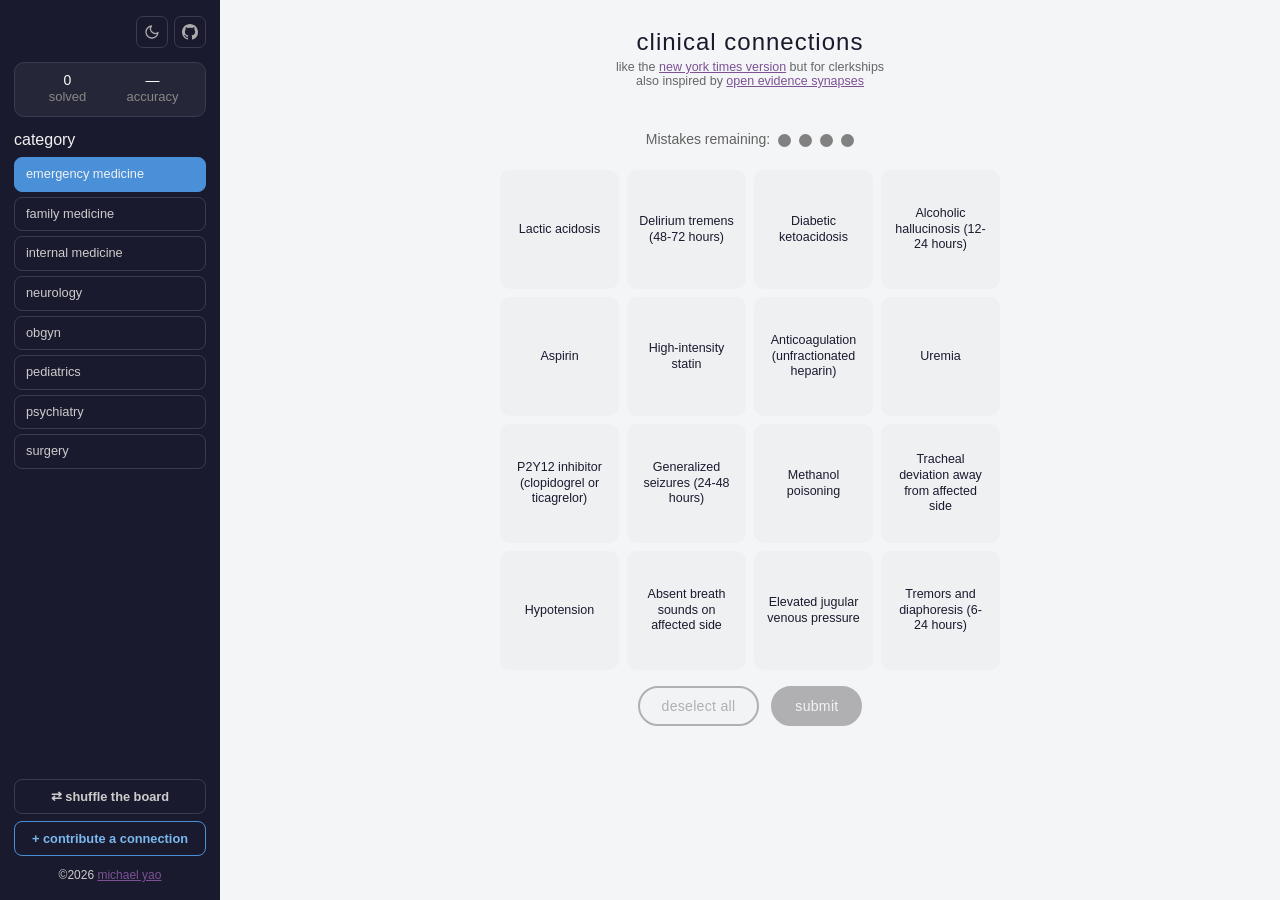
==== index.html @ 82c5ebff "Initial commit" ====
<!DOCTYPE html>
<html lang="en-US" style="scroll-behavior: smooth;">
  <head>
    <meta charset="UTF-8">
    <meta name="viewport" content="width=device-width, initial-scale=1.0, maximum-scale=1.0">
    <title>clinical connections</title>
    <link rel="stylesheet" type="text/css" href="public/css/index.css">
    <link rel="stylesheet" type="text/css" href="public/css/menu.css">
    <link rel="stylesheet" type="text/css" href="public/css/game.css">
    <link rel="stylesheet" type="text/css" href="public/css/mobile.css">
    <meta name="theme-color" content="#f1f1f1;">
  </head>
  <body>
    <div class="overlay" id="resultOverlay" style="display:none">
      <div class="result-card">
        <div class="result-emoji" id="resultEmoji"></div>
        <div class="result-title" id="resultTitle"></div>
        <div class="result-msg"   id="resultMsg"></div>
        <div class="result-stats">
          <div class="result-stat-item">
            <div class="result-stat-value" id="rsSolved">—</div>
            <div class="result-stat-label">Solved</div>
          </div>
          <div class="result-stat-item">
            <div class="result-stat-value" id="rsPlayed">—</div>
            <div class="result-stat-label">Played</div>
          </div>
          <div class="result-stat-item">
            <div class="result-stat-value" id="rsAccuracy">—</div>
            <div class="result-stat-label">Accuracy</div>
          </div>
        </div>
        <div class="result-actions">
          <button class="btn" onclick="shuffle()">New Puzzle</button>
          <button class="btn primary" onclick="closeResult()">See Board</button>
        </div>
      </div>
    </div>


    <div class="app" id="app" style="display:none">
      <div class="sidebar">
        <div class="sidebar-icons">
          <button class="icon-btn" id="darkToggleBtn" onclick="toggleDark()" title="Toggle dark mode" aria-label="Toggle dark mode">
            <svg id="iconMoon" width="16" height="16" viewBox="0 0 24 24" fill="none" stroke="currentColor" stroke-width="2" stroke-linecap="round" stroke-linejoin="round">
              <path d="M21 12.79A9 9 0 1 1 11.21 3 7 7 0 0 0 21 12.79z"/>
            </svg>
            <svg id="iconSun" width="16" height="16" viewBox="0 0 24 24" fill="none" stroke="currentColor" stroke-width="2" stroke-linecap="round" stroke-linejoin="round" style="display:none">
              <circle cx="12" cy="12" r="5"/>
              <line x1="12" y1="1"  x2="12" y2="3"/>
              <line x1="12" y1="21" x2="12" y2="23"/>
              <line x1="4.22" y1="4.22"  x2="5.64" y2="5.64"/>
              <line x1="18.36" y1="18.36" x2="19.78" y2="19.78"/>
              <line x1="1" y1="12" x2="3"  y2="12"/>
              <line x1="21" y1="12" x2="23" y2="12"/>
              <line x1="4.22" y1="19.78" x2="5.64" y2="18.36"/>
              <line x1="18.36" y1="5.64" x2="19.78" y2="4.22"/>
            </svg>
          </button>
          <a class="icon-btn" id="githubBtn" href="https://github.com" target="_blank" rel="noopener" title="View on GitHub" aria-label="GitHub">
            <svg width="16" height="16" viewBox="0 0 16 16" fill="currentColor">
              <path d="M8 0C3.58 0 0 3.58 0 8c0 3.54 2.29 6.53 5.47 7.59.4.07.55-.17.55-.38
                0-.19-.01-.82-.01-1.49-2.01.37-2.53-.49-2.69-.94-.09-.23-.48-.94-.82-1.13
                -.28-.15-.68-.52-.01-.53.63-.01 1.08.58 1.23.82.72 1.21 1.87.87 2.33.66
                .07-.52.28-.87.51-1.07-1.78-.2-3.64-.89-3.64-3.95 0-.87.31-1.59.82-2.15
                -.08-.2-.36-1.02.08-2.12 0 0 .67-.21 2.2.82.64-.18 1.32-.27 2-.27
                .68 0 1.36.09 2 .27 1.53-1.04 2.2-.82 2.2-.82.44 1.1.16 1.92.08 2.12
                .51.56.82 1.27.82 2.15 0 3.07-1.87 3.75-3.65 3.95.29.25.54.73.54 1.48
                0 1.07-.01 1.93-.01 2.2 0 .21.15.46.55.38A8.013 8.013 0 0 0 16 8
                c0-4.42-3.58-8-8-8z"/>
            </svg>
          </a>
        </div>
        <div class="stats-block">
          <div class="stats-row">
            <div class="stat-item">
              <div class="stat-value" id="statSolved">0</div>
              <div class="stat-label">Solved</div>
            </div>
            <div class="stat-item">
              <div class="stat-value" id="statAccuracy">—</div>
              <div class="stat-label">Accuracy</div>
            </div>
          </div>
        </div>
        <div class="category-section">
          <div class="sidebar-label">Category</div>
          <div class="category-list" id="categoryList"></div>
        </div>
        <div class="sidebar-actions">
          <button class="action-btn" onclick="shuffle()">&#x21C4; shuffle the board</button>
          <button
            class="action-btn contribute-btn"
            onclick="window.open('https://forms.gle/mVQ1RHkc1AHd2G9y6', 'new_window');"
          >+ contribute a connection</button>
          <!-- <button class="action-btn support-btn" onclick="TODO">&#9825; support this work</button> -->
        </div>
        <footer>
          <p>&#169;<span id="year"></span> <a href="https://www.michaelsyao.com" target="_blank">michael yao</a></p>
        </footer>
      </div>

      <div class="main">
        <div class="game-title">clinical connections</div>
        <div class="game-subtitle">like the <a href="https://www.nytimes.com/games/connections" target="_blank">new york times version</a> but for clerkships<br>also inspired by <a href="https://www.openevidence.com" target="_blank">open evidence synapses</a></div>
        <p id="message">&emsp;</p>
        <div class="mistakes">
          <span class="mistakes-label">Mistakes remaining:</span>
          <div class="mistake-dot" id="dot0"></div>
          <div class="mistake-dot" id="dot1"></div>
          <div class="mistake-dot" id="dot2"></div>
          <div class="mistake-dot" id="dot3"></div>
        </div>
        <div id="solvedRows"></div>
        <div class="grid-wrapper">
          <div class="grid" id="grid"></div>
        </div>
        <div class="controls">
          <button class="btn" id="deselectBtn" onclick="deselectAll()" disabled>deselect all</button>
          <button class="btn primary" id="submitBtn" onclick="submitGuess()" disabled>submit</button>
        </div>
      </div>
    </div>
    <script type="text/javascript" src="public/js/cookies.js"></script>
    <script type="text/javascript" src="public/js/stats.js"></script>
    <script type="text/javascript" src="public/js/color.js"></script>
    <script type="text/javascript" src="public/js/game.js"></script>
    <script type="text/javascript" src="public/js/helper.js"></script>
    <script type="text/javascript">
      document.getElementById("year").innerHTML = new Date().getFullYear();
    </script>
  </body>
</html>
---- public/css/index.css ----
*, *::before, *::after {
  box-sizing: border-box;
  margin: 0;
  padding: 0;
}

:root {
  --color-0: #f9df6d;
  --color-1: #a0c35a;
  --color-2: #6aafe6;
  --color-3: #ba81c5;
  --sidebar-bg: #1a1a2e;
  --sidebar-text: #ccc;
  --sidebar-border: #3a3a55;
  --sidebar-hover: #2a2a45;
  --a-text: #7c5295;
  --body-bg: #f4f5f7;
  --main-bg: #f4f5f7;
  --card-bg: #f1f1f1;
  --text-primary: #1a1a2e;
  --text-secondary: #666;
  --text-hint: #616161;
  --tile-bg: #eef0f2;
  --tile-border: #3d405b;
  --tile-selected: #3d405b;
  --tile-sel-text: #f1f1f1;
  --btn-bg: #f1f1f1;
  --btn-border: #333;
  --btn-text: #333;
  --btn-hover-bg: #333;
  --btn-hover-text: #ffffff;
  --mistake-empty: #818181;
  --mistake-used: #e63946;
  --overlay-bg: rgba(0, 0, 0, 0.65);
  --input-border: #ddd;
  --input-focus: #4a90d9;
  --divider: #e0e0e0;
  --code-bg: #f0f0f0;
  --radius: 10px;
}

body.dark {
  --a-text: #ccb2e5;
  --body-bg: #0f0f1a;
  --main-bg: #0f0f1a;
  --card-bg: #1e1e30;
  --text-primary: #e8e8f0;
  --text-secondary: #999;
  --text-hint: #a1a1a1;
  --tile-bg: #2a2a40;
  --tile-border: #7a7ea8;
  --tile-selected: #5a5e88;
  --tile-sel-text: #f1f1f1;
  --btn-bg: #2a2a40;
  --btn-border: #666;
  --btn-text: #ddd;
  --btn-hover-bg: #ddd;
  --btn-hover-text: #1a1a2e;
  --mistake-empty: #a1a1a1;
  --overlay-bg: rgba(0, 0, 0, 0.8);
  --input-border: #444;
  --divider: #333;
  --code-bg: #2a2a40;
}

body {
  font-family: -apple-system, BlinkMacSystemFont, "Segoe UI", Roboto, sans-serif;
  background: var(--body-bg);
  min-height: 100vh;
  color: var(--text-primary);
  transition: background 0.25s, color 0.25s;
  font-weight: 400;
}

.app {
  display: flex; min-height: 100vh;
}

.main {
  flex: 1;
  display: flex;
  flex-direction: column;
  align-items: center;
  padding: 28px 16px 24px;
  min-width: 0;
  background: var(--main-bg);
  transition: background 0.25s;
}

a {
  color: var(--a-text);
}

footer {
  color: var(--sidebar-text);
  text-align: center;
  font-size: 12px;
  margin-top: 12px;
}
---- public/css/menu.css ----
.sidebar {
  width: 220px;
  flex-shrink: 0;
  background: var(--sidebar-bg);
  color: #f1f1f1;
  padding: 16px 14px 18px;
  display: flex;
  flex-direction: column;
  gap: 0;
}

.sidebar-icons {
  display: flex;
  align-items: center;
  justify-content: flex-end;
  gap: 6px;
  margin-bottom: 14px;
}

.sidebar-label {
  margin-bottom: 8px;
  font-size: 16px;
  text-transform: lowercase;
}

.icon-btn {
  display: flex;
  align-items: center;
  justify-content: center;
  width: 32px;
  height: 32px;
  background: transparent;
  border: 1px solid var(--sidebar-border);
  border-radius: 7px;
  color: #aaa;
  cursor: pointer;
  transition: background 0.15s, color 0.15s, border-color 0.15s;
  text-decoration: none;
  flex-shrink: 0;
}

.icon-btn:hover {
  background: var(--sidebar-hover);
  color: #f1f1f1;
  border-color: #777;
}

.icon-btn svg {
  display: block;
}

.stats-block {
  background: rgba(255, 255, 255, 0.05);
  border: 1px solid var(--sidebar-border);
  border-radius: 10px;
  padding: 10px 12px 12px;
  margin-bottom: 14px;
}

.stats-row {
  display: flex;
  justify-content: space-between;
  gap: 4px;
}

.stat-item {
  display: flex;
  flex-direction: column;
  align-items: center;
  flex: 1;
}

.stat-value {
  font-size: 14px;
  font-weight: 500;
  color: #fff;
  line-height: 1;
}

.stat-label {
  font-size: 13px;
  color: #888;
  text-transform: lowercase;
  margin-top: 2px;
}

.category-section {
  display: flex;
  flex-direction: column;
  flex: 1;
  min-height: 0;
  margin-bottom: 12px;
}

.category-list {
  flex: 1;
  display: flex;
  flex-direction: column;
  gap: 5px;
  overflow-y: auto;
  scrollbar-width: thin;
  scrollbar-color: #444 transparent;
}

.category-list::-webkit-scrollbar {
  width: 4px;
}

.category-list::-webkit-scrollbar-thumb {
  background: #444;
  border-radius: 2px;
}

.category-btn {
  background: transparent;
  border: 1px solid var(--sidebar-border);
  color: var(--sidebar-text);
  padding: 8px 11px;
  border-radius: 8px;
  cursor: pointer;
  text-align: left;
  font-size: 0.8rem;
  line-height: 1.3;
  transition: background 0.15s, border-color 0.15s, color 0.15s;
  width: 100%;
  text-transform: lowercase;
}

.category-btn:hover {
  background: var(--sidebar-hover);
  color: #f1f1f1;
  border-color: #666;
}

.category-btn.active {
  background: #4a90d9;
  border-color: #4a90d9;
  color: #f1f1f1;
  font-weight: 500;
}

.sidebar-actions {
  display: flex;
  flex-direction: column;
  gap: 7px;
  margin-top: 2px;
}

.action-btn {
  background: transparent;
  border: 1px solid var(--sidebar-border);
  color: var(--sidebar-text);
  padding: 9px 12px;
  border-radius: 8px;
  cursor: pointer;
  font-size: 0.8rem;
  font-weight: 600;
  width: 100%;
  text-align: center;
  transition: background 0.15s, color 0.15s, border-color 0.15s;
}

.action-btn:hover {
  background: var(--sidebar-hover);
  color: #fff;
  border-color: #888;
}

.contribute-btn {
  border-color: #4a90d9;
  color: #7ab8ee;
}

.contribute-btn:hover {
  background: rgba(74, 144, 217, 0.15);
  border-color: #7ab8ee;
  color: #fff;
}

.support-btn {
  border-color: #e63946;
  color: #f08087;
}

.support-btn:hover {
  background: rgba(230, 57, 70, 0.15);
  border-color: #f08087;
  color: #f1f1f1;
}
---- public/css/game.css ----
.game-title {
  font-size: 24px;
  font-weight: 500;
  letter-spacing: 1px;
  margin-bottom: 4px;
  color: var(--text-primary);
}

.game-subtitle, #message {
  font-size: 12.5px;
  font-weight: 400;
  color: var(--text-secondary);
  margin-bottom: 0;
  text-align: center;
}

#message {
  margin: 20px auto 10px auto;
}

.mistakes {
  display: flex;
  align-items: center;
  gap: 8px;
  margin-bottom: 14px;
}

.mistakes-label {
  font-size: 14px;
  color: var(--text-hint);
  font-weight: 400;
  transform: translateY(-1px);
}

.mistake-dot {
  width: 13px;
  height: 13px;
  border-radius: 50%;
  background: var(--mistake-empty);
  transition: background 0.3s, transform 0.2s;
}

.mistake-dot.used {
  background: var(--mistake-used);
}

#solvedRows {
  display: flex;
  flex-direction: column;
  gap: 8px;
  width: 100%;
  max-width: 500px;
}

.solved-row {
  border-radius: var(--radius);
  padding: 14px 20px;
  text-align: center;
  animation: popIn 0.35s ease;
  display: grid;
  align-items: center;
}

.solved-row .concept-name {
  font-weight: 500;
  font-size: 14px;
  text-transform: uppercase;
  letter-spacing: 0.5px;
}

.solved-row .elements-list {
  font-size: 12px;
  opacity: 0.8;
  margin-top: 3px;
}

@keyframes popIn {
  from {
    opacity: 0;
    transform: scale(0.95);
  }
  to {
    opacity: 1;
    transform: scale(1);
  }
}

.grid-wrapper {
  width: 100%;
  max-width: 500px;
  margin-top: 8px;
}

.grid {
  display: grid;
  grid-template-columns: repeat(4, 1fr);
  gap: 8px;
}

.tile {
  background: var(--tile-bg);
  border: 2px solid transparent;
  border-radius: var(--radius);
  padding: 10px;
  text-align: center;
  cursor: pointer;
  font-size: 12.5px;
  font-weight: 500;
  line-height: 1.25;
  user-select: none;
  min-height: 32px;
  aspect-ratio: 1 / 1;
  display: flex;
  align-items: center;
  justify-content: center;
  transition: 0.2s all ease-in-out;
  word-break: break-word;
  color: var(--text-primary);
  hyphens: auto;
}

.tile:hover:not(.solved) {
  border-color: var(--tile-border);
  transition: 0.2s all ease-in-out;
}

.tile.selected {
  background: var(--tile-selected);
  color: var(--tile-sel-text);
  border-color: var(--tile-selected);
}

.tile.solved {
  cursor: default;
  opacity: 0;
  pointer-events: none;
}

.tile.shake {
  animation: shake 0.45s ease;
}

@keyframes shake {
  0%, 100% {
    transform: translateX(0);
  }
  20% {
    transform: translateX(-7px);
  }
  40% {
    transform: translateX(7px);
  }
  60% {
    transform: translateX(-5px);
  }
  80% {
    transform: translateX(5px);
  }
}

.controls {
  display: flex; gap: 12px; margin-top: 16px;
}

.btn {
  padding: 10px 22px;
  border-radius: 22px;
  border: 2px solid var(--btn-border);
  background: var(--btn-bg);
  color: var(--btn-text);
  cursor: pointer;
  font-size: 0.88rem;
  font-weight: 500;
  transition: background 0.15s, color 0.15s, border-color 0.15s;
  letter-spacing: 0.02em;
}

.btn:hover:not(:disabled) {
  background: var(--btn-hover-bg);
  color: var(--btn-hover-text);
}

.btn:disabled {
  opacity: 0.35;
  cursor: not-allowed;
}

.btn.primary {
  background: var(--btn-border);
  color: var(--btn-bg);
}

.btn.primary:hover:not(:disabled) {
  background: var(--btn-hover-bg);
  color: var(--btn-hover-text);
}

.overlay {
  position: fixed;
  inset: 0;
  background: var(--overlay-bg);
  display: flex;
  align-items: center;
  justify-content: center;
  z-index: 200;
  padding: 16px;
}

.overlay-card {
  background: var(--card-bg);
  border-radius: 16px;
  padding: 32px 28px;
  max-width: 420px;
  width: 100%;
  text-align: center;
  box-shadow: 0 20px 60px rgba(0,0,0,0.35);
  color: var(--text-primary);
}

.overlay-card h2 {
  font-size: 1.4rem;
  font-weight: 900;
  margin-bottom: 8px;
}

.overlay-card p {
  color: var(--text-secondary);
  font-size: 0.85rem;
  line-height: 1.5;
  margin-bottom: 20px;
}

.overlay-card code {
  background: var(--code-bg);
  padding: 1px 5px;
  border-radius: 4px;
  font-size: 0.8rem;
  color: var(--text-primary);
}

.or-divider {
  display: flex;
  align-items: center;
  gap: 10px;
  margin: 18px 0 12px;
  color: var(--text-hint);
  font-size: 0.78rem;
}

.or-divider::before, .or-divider::after {
  content: '';
  flex: 1;
  height: 1px;
  background: var(--divider);
}

.result-card {
  background: var(--card-bg);
  border-radius: 16px;
  padding: 36px 28px;
  max-width: 380px;
  width: 100%;
  text-align: center;
  box-shadow: 0 20px 60px rgba(0, 0, 0, 0.35);
  color: var(--text-primary);
}

.result-emoji {
  font-size: 3rem;
  margin-bottom: 10px;
}

.result-title {
  font-size: 1.5rem;
  font-weight: 900;
  margin-bottom: 8px;
}

.result-msg {
  color: var(--text-secondary);
  font-size: 0.88rem;
  margin-bottom: 20px;
  line-height: 1.5;
  white-space: pre-line;
}

.result-stats {
  display: flex;
  justify-content: center;
  gap: 20px;
  margin-bottom: 22px;
  padding: 14px 0;
  border-top: 1px solid var(--divider);
  border-bottom: 1px solid var(--divider);
}

.result-stat-item {
  display: flex;
  flex-direction: column;
  align-items: center;
}

.result-stat-value {
  font-size: 1.6rem;
  font-weight: 600;
}

.result-stat-label {
  font-size: 0.68rem;
  color: var(--text-hint);
  text-transform: uppercase;
  letter-spacing: 0.08em;
  margin-top: 2px;
}

.result-actions {
  display: flex;
  gap: 10px;
  justify-content: center;
  flex-wrap: wrap;
}
---- public/css/mobile.css ----
@media (max-width: 640px) {
  .app {
    flex-direction: column;
  }

  .sidebar {
    width: 100%;
    padding: 10px 12px 10px;
    gap: 0;
  }

  .sidebar-icons {
    margin-bottom: 8px;
  }

  .stats-block {
    padding: 7px 10px 8px;
    margin-bottom: 8px;
  }

  .stat-value {
    font-size: 1rem;
  }

  .category-section {
    flex: unset;
    margin-bottom: 8px;
  }

  .sidebar-label {
    display: none;
  }

  .category-list {
    flex-direction: row;
    flex-wrap: nowrap;
    overflow-x: auto;
    overflow-y: hidden;
    gap: 6px;
    padding-bottom: 2px;
    -webkit-overflow-scrolling: touch;
    scrollbar-width: none;
  }

  .category-list::-webkit-scrollbar {
    display: none;
  }

  .category-btn {
    white-space: nowrap;
    flex-shrink: 0;
    padding: 6px 11px;
    font-size: 0.76rem;
  }

  .sidebar-actions {
    flex-direction: row;
    flex-wrap: wrap;
    gap: 6px;
  }

  .shuffle-btn {
    flex: 1;
    min-width: 90px;
    padding: 8px 10px;
    font-size: 0.8rem;
  }

  .action-btn {
    flex: 1;
    min-width: 120px;
    padding: 7px 8px;
    font-size: 0.74rem;
  }

  .main {
    padding: 16px 10px 20px;
  }

  .game-title {
    font-size: 1.25rem;
  }

  .tile {
    font-size: 0.7rem;
    min-height: 52px;
    padding: 8px 4px;
  }

  .grid {
    gap: 6px;
  }

  .btn {
    padding: 9px 16px;
    font-size: 0.82rem;
  }
}
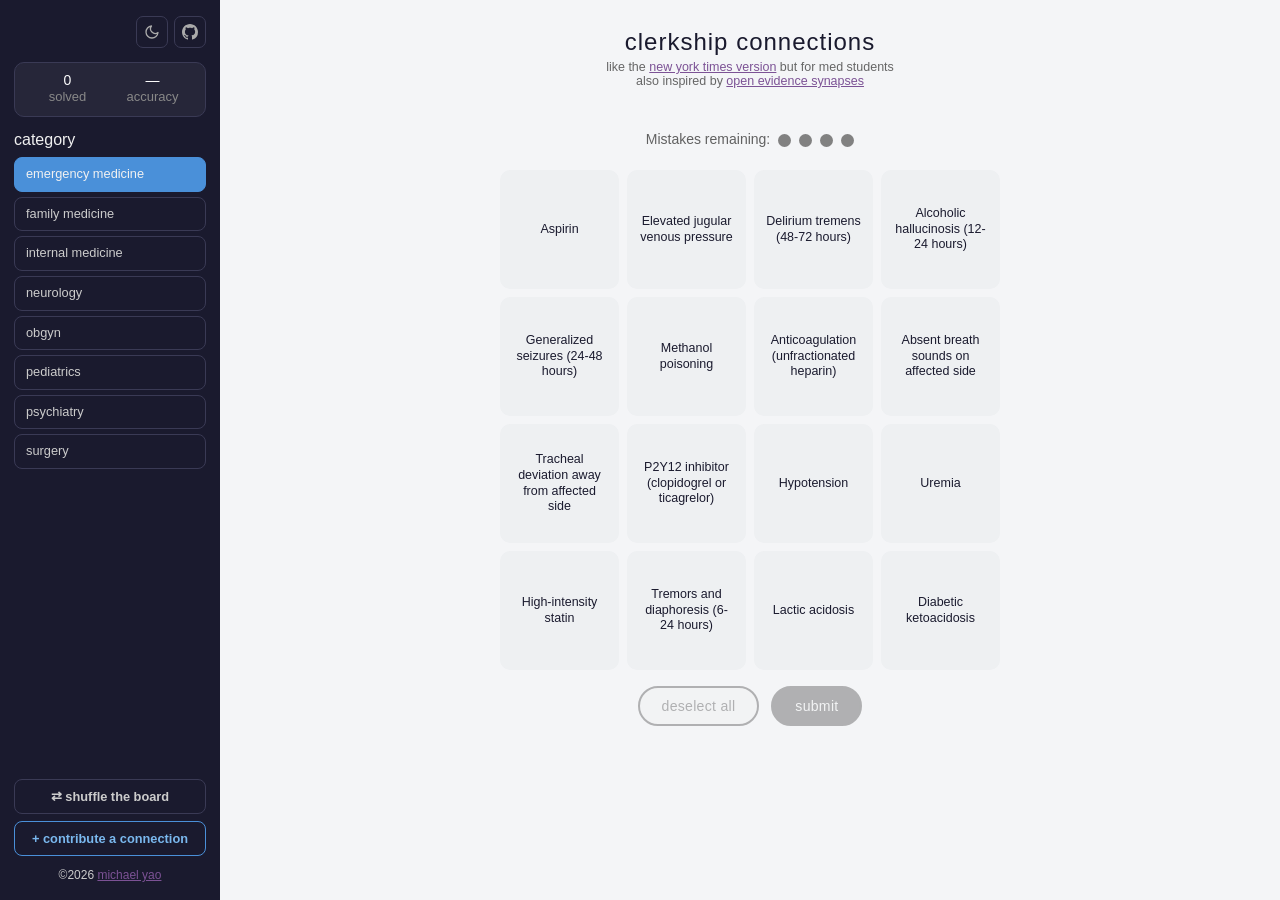
==== commit d13b5ca2: "Updated mobile compatibility" ====
--- a/index.html
+++ b/index.html
@@ -3,7 +3,7 @@
   <head>
     <meta charset="UTF-8">
     <meta name="viewport" content="width=device-width, initial-scale=1.0, maximum-scale=1.0">
-    <title>clinical connections</title>
+    <title>clerkship connections</title>
     <link rel="stylesheet" type="text/css" href="public/css/index.css">
     <link rel="stylesheet" type="text/css" href="public/css/menu.css">
     <link rel="stylesheet" type="text/css" href="public/css/game.css">
@@ -57,7 +57,7 @@
               <line x1="18.36" y1="5.64" x2="19.78" y2="4.22"/>
             </svg>
           </button>
-          <a class="icon-btn" id="githubBtn" href="https://github.com" target="_blank" rel="noopener" title="View on GitHub" aria-label="GitHub">
+          <a class="icon-btn" id="githubBtn" href="https://github.com/michael-s-yao/clerkship-connections" target="_blank" rel="noopener" title="View on GitHub" aria-label="GitHub">
             <svg width="16" height="16" viewBox="0 0 16 16" fill="currentColor">
               <path d="M8 0C3.58 0 0 3.58 0 8c0 3.54 2.29 6.53 5.47 7.59.4.07.55-.17.55-.38
                 0-.19-.01-.82-.01-1.49-2.01.37-2.53-.49-2.69-.94-.09-.23-.48-.94-.82-1.13
@@ -101,8 +101,8 @@
       </div>
 
       <div class="main">
-        <div class="game-title">clinical connections</div>
-        <div class="game-subtitle">like the <a href="https://www.nytimes.com/games/connections" target="_blank">new york times version</a> but for clerkships<br>also inspired by <a href="https://www.openevidence.com" target="_blank">open evidence synapses</a></div>
+        <div class="game-title">clerkship connections</div>
+        <div class="game-subtitle">like the <a href="https://www.nytimes.com/games/connections" target="_blank">new york times version</a> but for med students<br>also inspired by <a href="https://www.openevidence.com" target="_blank">open evidence synapses</a></div>
         <p id="message">&emsp;</p>
         <div class="mistakes">
           <span class="mistakes-label">Mistakes remaining:</span>
--- a/public/css/menu.css
+++ b/public/css/menu.css
@@ -187,3 +187,26 @@
   border-color: #f08087;
   color: #f1f1f1;
 }
+
+.category-select {
+  width: 100%;
+  padding: 9px 12px;
+  background: var(--sidebar-bg);
+  color: var(--sidebar-text);
+  border: 1px solid var(--sidebar-border);
+  border-radius: 8px;
+  font-size: 0.85rem;
+  font-family: inherit;
+  cursor: pointer;
+  appearance: none;
+  -webkit-appearance: none;
+  background-image: url("data:image/svg+xml,%3Csvg xmlns='http://www.w3.org/2000/svg' width='12' height='12' viewBox='0 0 24 24' fill='none' stroke='%23888' stroke-width='2.5' stroke-linecap='round' stroke-linejoin='round'%3E%3Cpolyline points='6 9 12 15 18 9'/%3E%3C/svg%3E");
+  background-repeat: no-repeat;
+  background-position: right 12px center;
+  padding-right: 34px;
+}
+
+.category-select:focus {
+  outline: none;
+  border-color: #4a90d9;
+}
--- a/public/css/mobile.css
+++ b/public/css/mobile.css
@@ -32,25 +32,7 @@
   }
 
   .category-list {
-    flex-direction: row;
-    flex-wrap: nowrap;
-    overflow-x: auto;
-    overflow-y: hidden;
-    gap: 6px;
-    padding-bottom: 2px;
-    -webkit-overflow-scrolling: touch;
-    scrollbar-width: none;
-  }
-
-  .category-list::-webkit-scrollbar {
-    display: none;
-  }
-
-  .category-btn {
-    white-space: nowrap;
-    flex-shrink: 0;
-    padding: 6px 11px;
-    font-size: 0.76rem;
+    display: block;
   }
 
   .sidebar-actions {
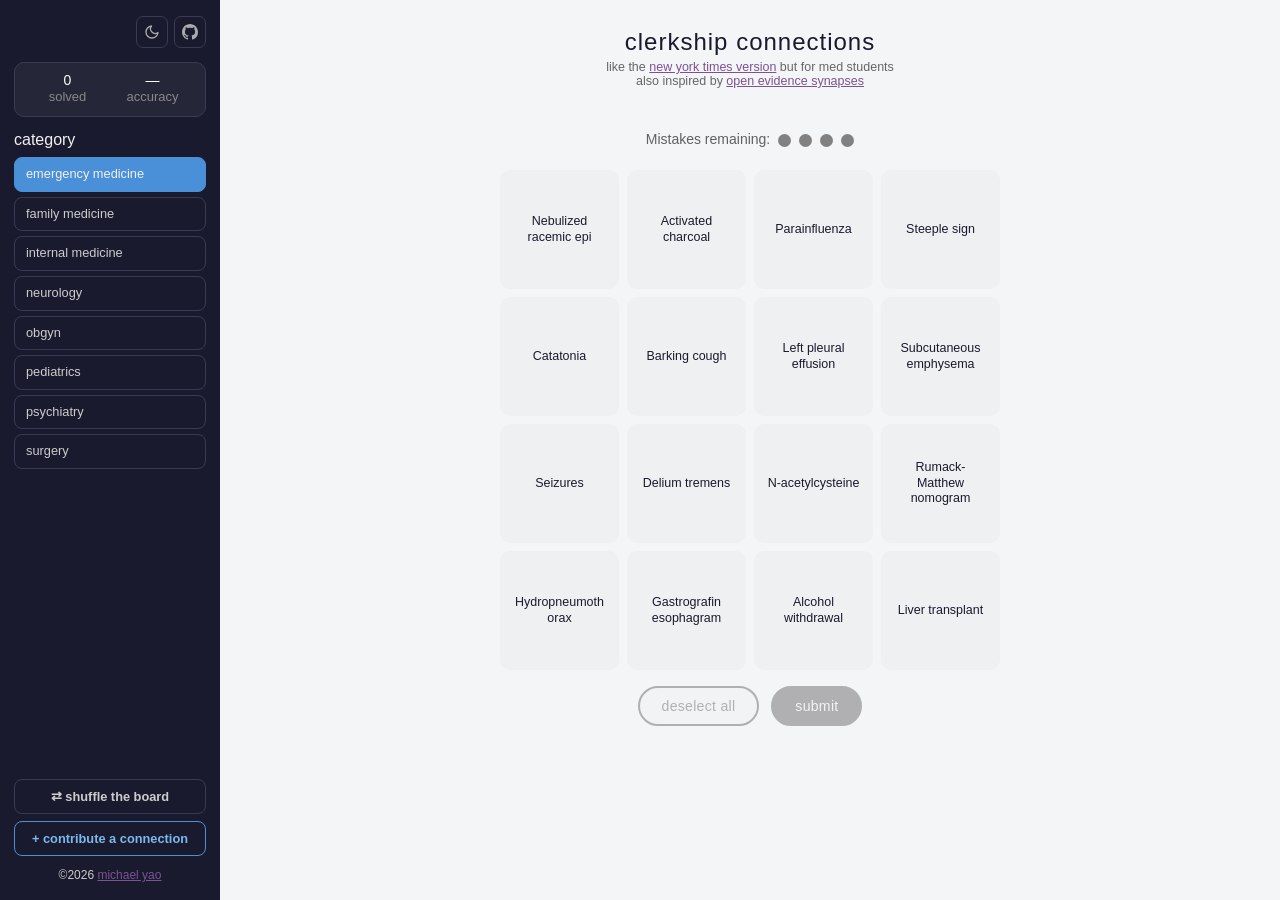
==== commit 8f2ad2f1: "Added Google analytics" ====
--- a/index.html
+++ b/index.html
@@ -9,6 +9,14 @@
     <link rel="stylesheet" type="text/css" href="public/css/game.css">
     <link rel="stylesheet" type="text/css" href="public/css/mobile.css">
     <meta name="theme-color" content="#f1f1f1;">
+    <!-- Google tag (gtag.js) -->
+    <script async src="https://www.googletagmanager.com/gtag/js?id=G-P4GGV3P3RE"></script>
+    <script>
+      window.dataLayer = window.dataLayer || [];
+      function gtag(){ dataLayer.push(arguments); }
+      gtag('js', new Date());
+      gtag('config', 'G-P4GGV3P3RE');
+    </script>
   </head>
   <body>
     <div class="overlay" id="resultOverlay" style="display:none">
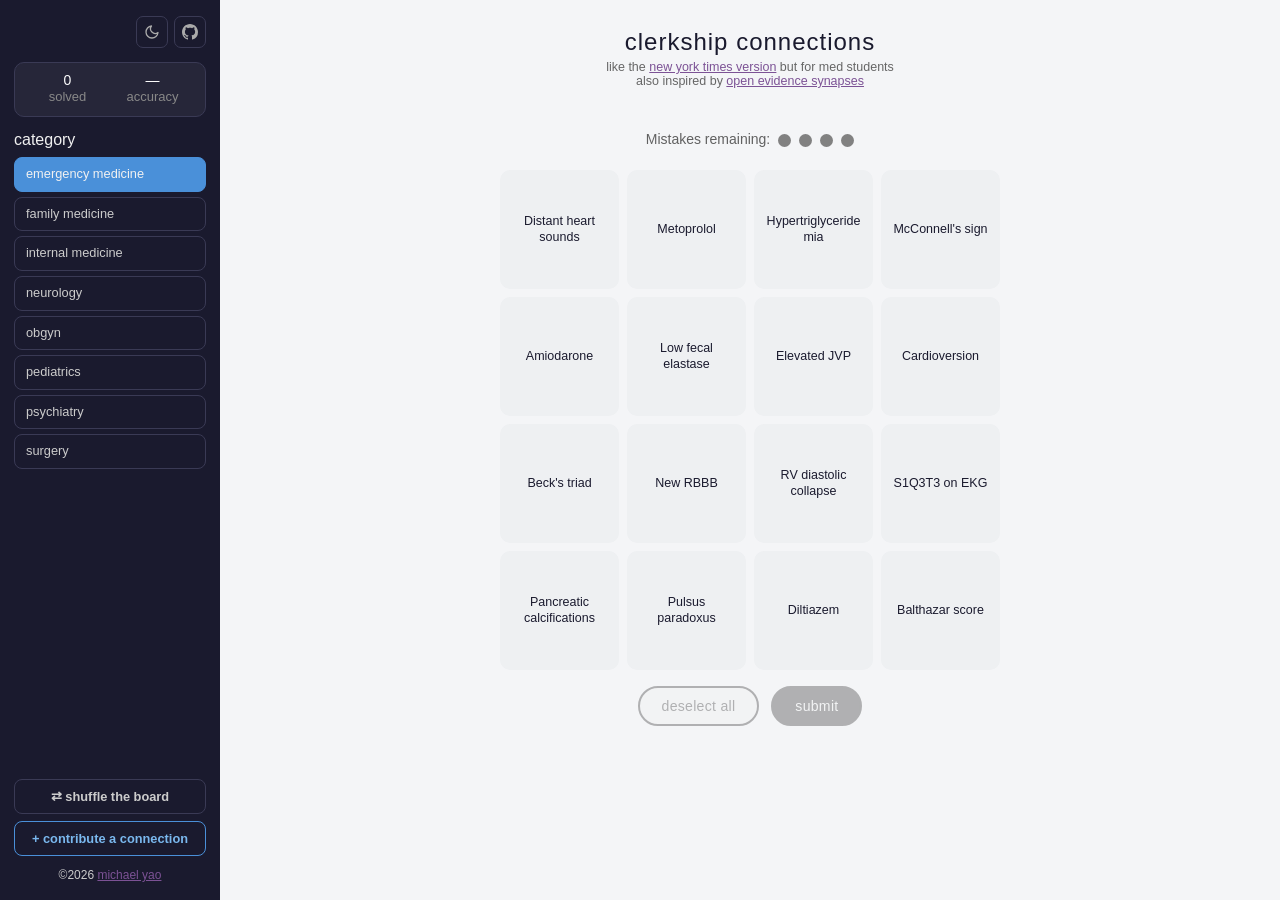
==== commit 1a661b4f: "Added UUID support" ====
--- a/index.html
+++ b/index.html
@@ -8,7 +8,12 @@
     <link rel="stylesheet" type="text/css" href="public/css/menu.css">
     <link rel="stylesheet" type="text/css" href="public/css/game.css">
     <link rel="stylesheet" type="text/css" href="public/css/mobile.css">
-    <meta name="theme-color" content="#f1f1f1;">
+    <link rel="stylesheet" type="text/css" href="public/css/print.css">
+    <meta name="theme-color" content="#1a1a2e">
+    <link rel="apple-touch-icon" sizes="180x180" href="/apple-touch-icon.png">
+    <link rel="icon" type="image/png" sizes="32x32" href="/favicon-32x32.png">
+    <link rel="icon" type="image/png" sizes="16x16" href="/favicon-16x16.png">
+    <link rel="manifest" href="/manifest.json">
     <!-- Google tag (gtag.js) -->
     <script async src="https://www.googletagmanager.com/gtag/js?id=G-P4GGV3P3RE"></script>
     <script>
@@ -39,8 +44,9 @@
           </div>
         </div>
         <div class="result-actions">
-          <button class="btn" onclick="shuffle()">New Puzzle</button>
-          <button class="btn primary" onclick="closeResult()">See Board</button>
+          <button class="btn" onclick="sharePuzzle()" id="sharePuzzleBtn">share this puzzle</button>
+          <button class="btn" onclick="shuffle()">new puzzle</button>
+          <button class="btn primary" onclick="closeResult()">see board</button>
         </div>
       </div>
     </div>
@@ -132,8 +138,10 @@
     <script type="text/javascript" src="public/js/cookies.js"></script>
     <script type="text/javascript" src="public/js/stats.js"></script>
     <script type="text/javascript" src="public/js/color.js"></script>
+    <script type="text/javascript" src="public/js/uuid.js"></script>
     <script type="text/javascript" src="public/js/game.js"></script>
     <script type="text/javascript" src="public/js/helper.js"></script>
+    <script type="text/javascript" src="public/js/print.js"></script>
     <script type="text/javascript">
       document.getElementById("year").innerHTML = new Date().getFullYear();
     </script>
--- a/public/css/print.css
+++ b/public/css/print.css
@@ -0,0 +1,104 @@
+#print-container {
+  display: none;
+}
+
+@media print {
+  body > *:not(#print-container) {
+    display: none !important;
+  }
+
+  #print-container {
+    display: block !important;
+  }
+
+  @page {
+    size: letter portrait;
+    margin: 0.75in;
+  }
+
+  body {
+    background: #fff !important;
+    color: #000 !important;
+  }
+
+  .print-page {
+    width: 100%;
+  }
+
+  .print-page-break {
+    page-break-before: always;
+  }
+
+  .print-title {
+    font-size: 22px;
+    font-weight: 700;
+    text-align: center;
+    color: #1a1a2e;
+    margin-bottom: 6px;
+    letter-spacing: 0.5px;
+  }
+
+  .print-subtitle {
+    font-size: 13px;
+    text-align: center;
+    color: #555;
+    margin-bottom: 22px;
+    text-transform: capitalize;
+    letter-spacing: 0.3px;
+  }
+
+  .print-grid {
+    display: grid;
+    grid-template-columns: repeat(4, 1fr);
+    gap: 8px;
+    width: 100%;
+  }
+
+  .print-tile {
+    background: #eef0f2;
+    border: 1.5px solid #ccc;
+    border-radius: 8px;
+    padding: 10px 6px;
+    text-align: center;
+    font-size: 18px;
+    font-weight: 500;
+    line-height: 1.3;
+    aspect-ratio: 1 / 1;
+    display: flex;
+    align-items: center;
+    justify-content: center;
+    word-break: break-word;
+    hyphens: auto;
+    color: #1a1a2e;
+  }
+
+  .print-answer-grid {
+    display: flex;
+    flex-direction: column;
+    gap: 10px;
+    width: 100%;
+  }
+
+  .print-answer-row {
+    border-radius: 8px;
+    padding: 16px 20px;
+    text-align: center;
+    -webkit-print-color-adjust: exact;
+    print-color-adjust: exact;
+    color-adjust: exact;
+  }
+
+  .print-concept {
+    font-size: 18px;
+    font-weight: 700;
+    text-transform: uppercase;
+    letter-spacing: 0.6px;
+    margin-bottom: 5px;
+  }
+
+  .print-elements {
+    font-size: 16px;
+    opacity: 0.88;
+    line-height: 1.4;
+  }
+}
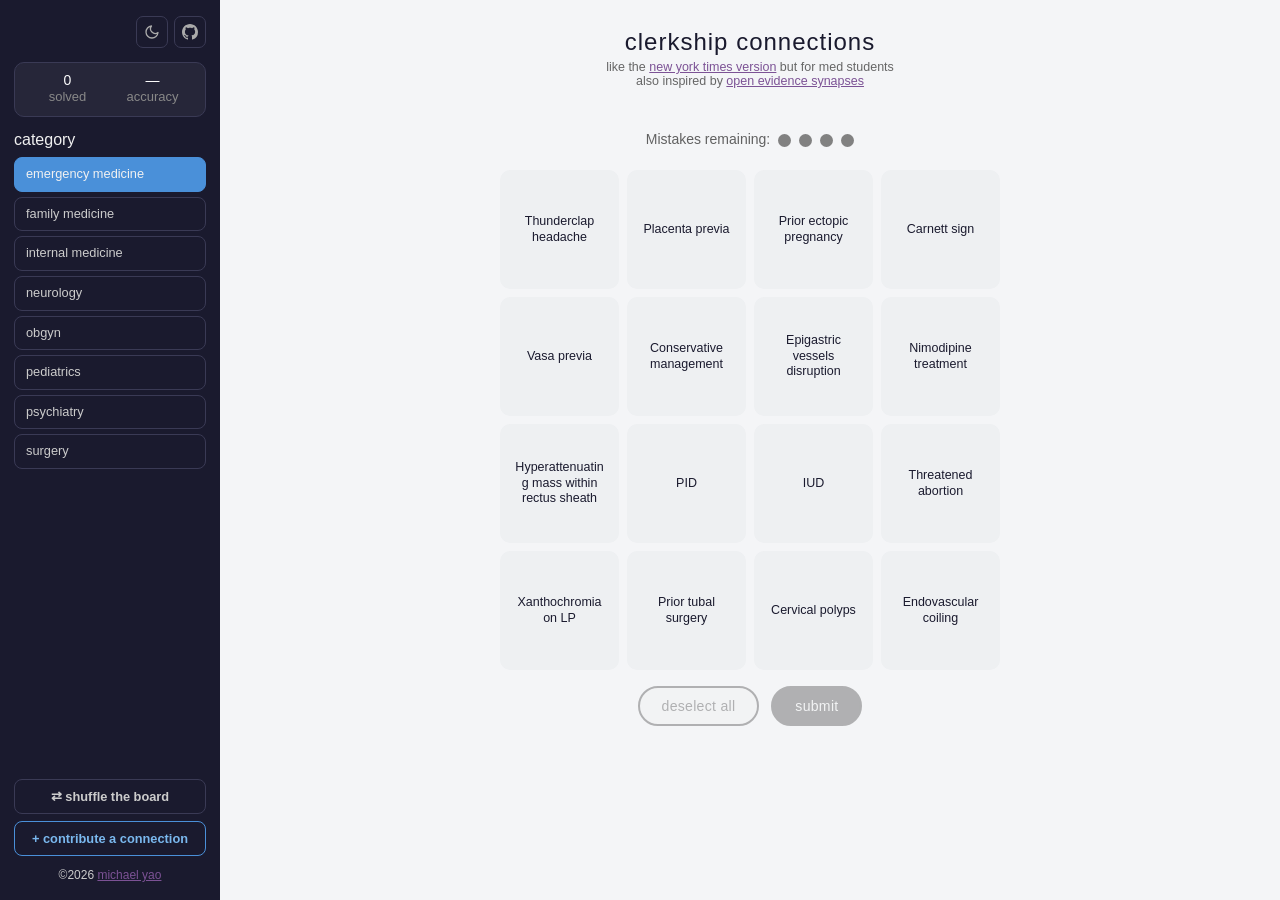
==== commit 419c25fe: "Improve Google search console appearance" ====
--- a/index.html
+++ b/index.html
@@ -9,6 +9,8 @@
     <link rel="stylesheet" type="text/css" href="public/css/game.css">
     <link rel="stylesheet" type="text/css" href="public/css/mobile.css">
     <link rel="stylesheet" type="text/css" href="public/css/print.css">
+    <meta name="description" content="A daily Connections-style word game for medical students on clerkships. Group medical terms, diagnoses, and clinical concepts into categories.">
+    <link rel="canonical" href="https://clerkshipconnections.com/">
     <meta name="theme-color" content="#1a1a2e">
     <link rel="apple-touch-icon" sizes="180x180" href="/apple-touch-icon.png">
     <link rel="icon" type="image/png" sizes="32x32" href="/favicon-32x32.png">
